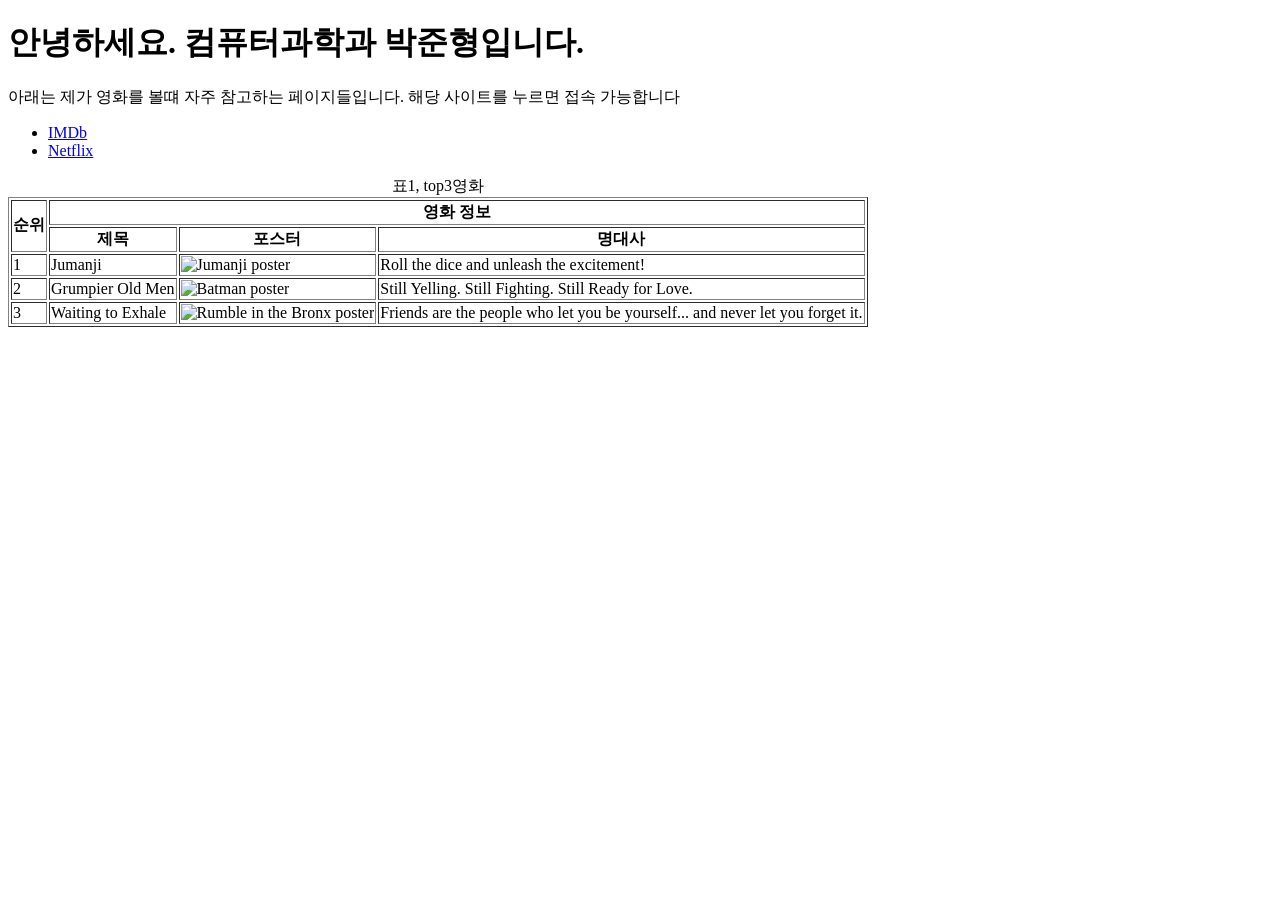
==== index.html @ ec02200f "hi" ====
<!DOCTYPE html>
<html lang="ko">
<head>
    <meta charset="UTF-8">
    <meta name="viewport" content="width=device-width, initial-scale=1.0">
    <title>내가 좋아하는 영화 3선</title>
</head>
<body>
    <h1>안녕하세요. 컴퓨터과학과 박준형입니다.</h1>
   

    <p>아래는 제가 영화를 볼떄 자주 참고하는 페이지들입니다. 해당 사이트를 누르면 접속 가능합니다</p>
    <ul>
        <li><a href="https://www.imdb.com/" target="_blank">IMDb</a></li>
        <li><a href="https://www.netflix.com/" target="_blank">Netflix</a></li>
    </ul>

    <table border="1">
        <caption>표1, top3영화</caption>

        <tr>
            <th rowspan="2">순위</th>
            <th colspan="3">영화 정보</th>
        </tr>
        <tr>
            <th>제목</th>
            <th>포스터</th>
            <th>명대사</th>
        </tr>

        <tr>
            <td>1</td>
            <td>Jumanji</td>
            <td>
                <img src="images/jumanji.jpg" alt="Jumanji poster" width="120" height="180">
            </td>
            <td>Roll the dice and unleash the excitement!</td>
        </tr>

        <tr>
            <td>2</td>
            <td>Grumpier Old Men</td>
            <td>
                <img src="images/batman.jpg" alt="Batman poster" width="120" height="180">
            </td>
            <td>Still Yelling. Still Fighting. Still Ready for Love.</td>
        </tr>

        <tr>
            <td>3</td>
            <td>Waiting to Exhale</td>
            <td>
                <img src="images/rumble_in_the_bronx.jpg" alt="Rumble in the Bronx poster" width="120" height="180">
            </td>
            <td>Friends are the people who let you be yourself... and never let you forget it.</td>
        </tr>
    </table>
</body>
</html>
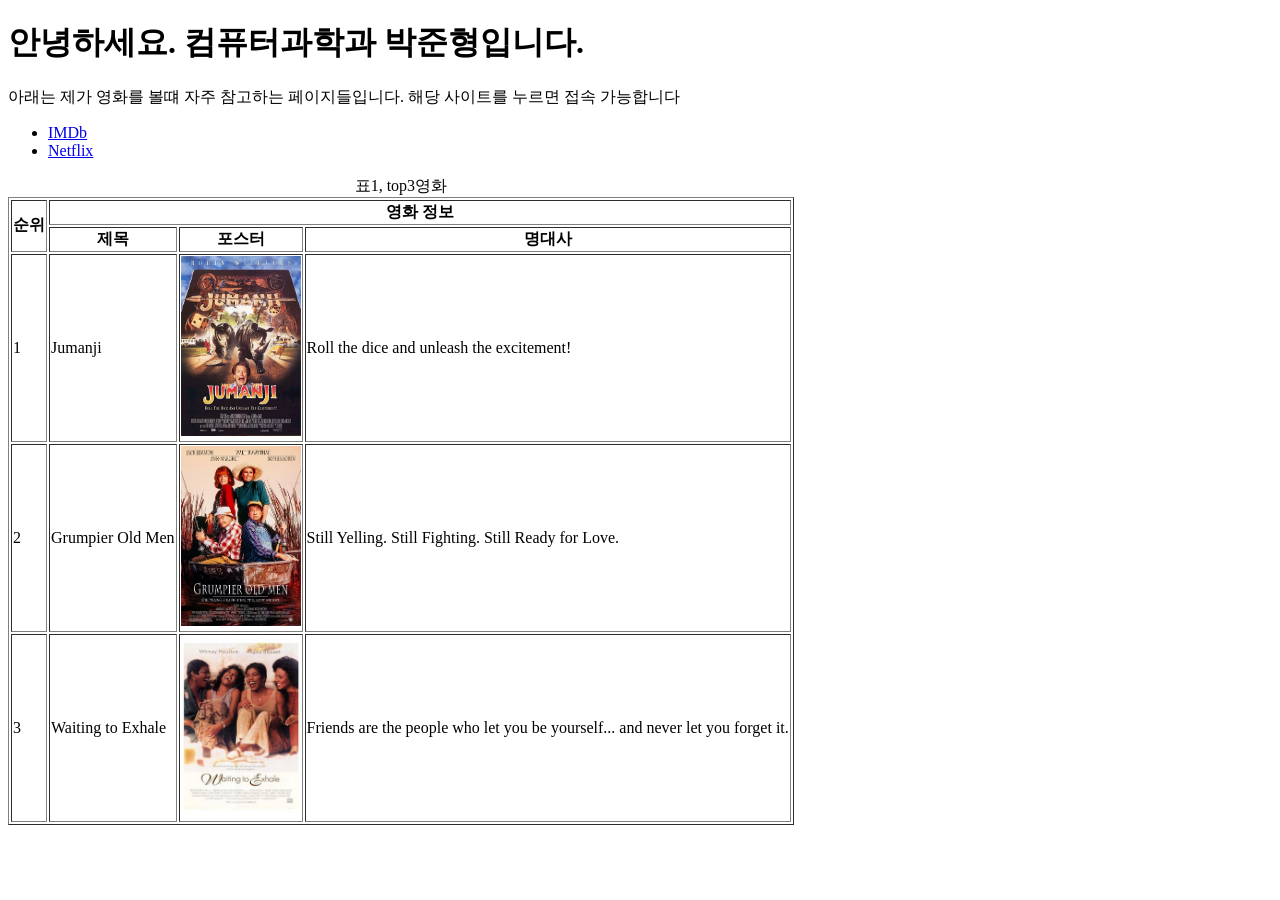
==== commit 9f298c50: "new" ====
--- a/index.html
+++ b/index.html
@@ -41,7 +41,7 @@
             <td>2</td>
             <td>Grumpier Old Men</td>
             <td>
-                <img src="images/batman.jpg" alt="Batman poster" width="120" height="180">
+                <img src="images/Grumpier_old_menposter.jpg" alt="Batman poster" width="120" height="180">
             </td>
             <td>Still Yelling. Still Fighting. Still Ready for Love.</td>
         </tr>
@@ -50,7 +50,7 @@
             <td>3</td>
             <td>Waiting to Exhale</td>
             <td>
-                <img src="images/rumble_in_the_bronx.jpg" alt="Rumble in the Bronx poster" width="120" height="180">
+                <img src="images/WaitingExhale.jpg" alt="Rumble in the Bronx poster" width="120" height="180">
             </td>
             <td>Friends are the people who let you be yourself... and never let you forget it.</td>
         </tr>
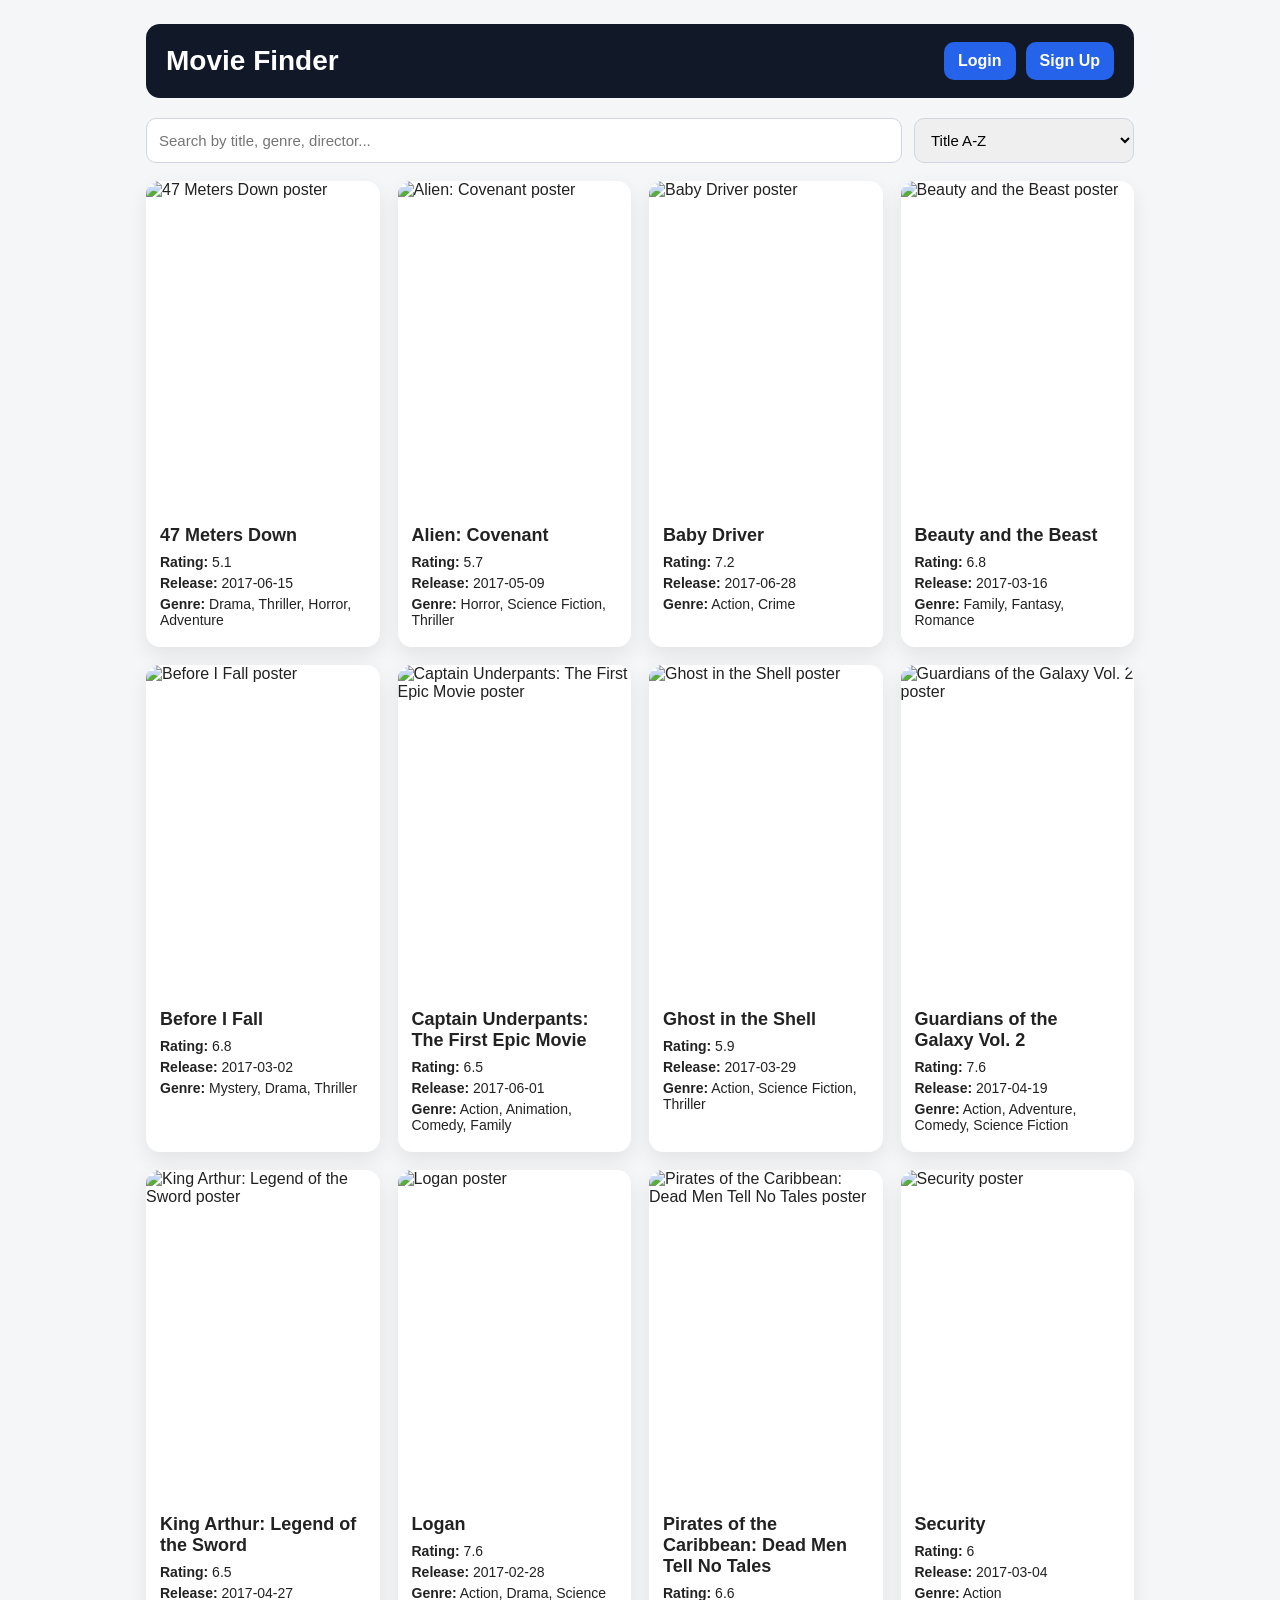
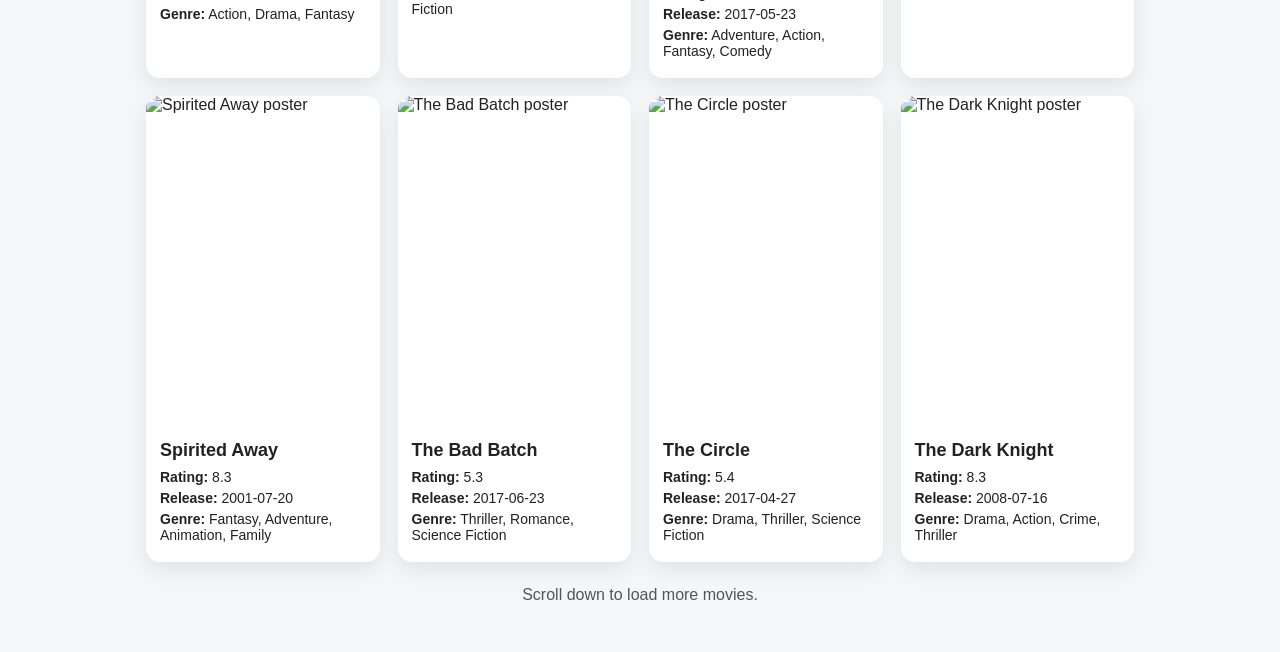
==== commit 4a7c977f: "Add files via upload" ====
--- a/index.html
+++ b/index.html
@@ -1,59 +1,138 @@
 <!DOCTYPE html>
-<html lang="ko">
+<html lang="en">
 <head>
-    <meta charset="UTF-8">
-    <meta name="viewport" content="width=device-width, initial-scale=1.0">
-    <title>내가 좋아하는 영화 3선</title>
+  <meta charset="UTF-8">
+  <meta name="viewport" content="width=device-width, initial-scale=1.0">
+  <title>Movie Finder</title>
+  <link rel="stylesheet" href="main.css">
 </head>
 <body>
-    <h1>안녕하세요. 컴퓨터과학과 박준형입니다.</h1>
-   
+  <main class="page">
+    <header class="site-header">
+      <h1 class="site-title">Movie Finder</h1>
+      <nav class="nav-links">
+        <a href="login.html">Login</a>
+        <a href="signup.html">Sign Up</a>
+      </nav>
+    </header>
 
-    <p>아래는 제가 영화를 볼떄 자주 참고하는 페이지들입니다. 해당 사이트를 누르면 접속 가능합니다</p>
-    <ul>
-        <li><a href="https://www.imdb.com/" target="_blank">IMDb</a></li>
-        <li><a href="https://www.netflix.com/" target="_blank">Netflix</a></li>
-    </ul>
+    <section class="controls">
+      <input id="searchInput" type="text" placeholder="Search by title, genre, director...">
+      <select id="sortSelect">
+        <option value="title-asc">Title A-Z</option>
+        <option value="rating-desc">Rating High-Low</option>
+        <option value="date-desc">Newest First</option>
+        <option value="date-asc">Oldest First</option>
+      </select>
+    </section>
 
-    <table border="1">
-        <caption>표1, top3영화</caption>
+    <section id="movieGrid" class="movie-grid" aria-live="polite"></section>
+    <p id="status" class="status">Loading movies...</p>
+  </main>
 
-        <tr>
-            <th rowspan="2">순위</th>
-            <th colspan="3">영화 정보</th>
-        </tr>
-        <tr>
-            <th>제목</th>
-            <th>포스터</th>
-            <th>명대사</th>
-        </tr>
+  <script>
+    const movieGrid = document.getElementById("movieGrid");
+    const searchInput = document.getElementById("searchInput");
+    const sortSelect = document.getElementById("sortSelect");
+    const statusText = document.getElementById("status");
 
-        <tr>
-            <td>1</td>
-            <td>Jumanji</td>
-            <td>
-                <img src="images/jumanji.jpg" alt="Jumanji poster" width="120" height="180">
-            </td>
-            <td>Roll the dice and unleash the excitement!</td>
-        </tr>
+    let allMovies = [];
+    let filteredMovies = [];
+    let visibleCount = 0;
+    const loadSize = 8;
 
-        <tr>
-            <td>2</td>
-            <td>Grumpier Old Men</td>
-            <td>
-                <img src="images/Grumpier_old_menposter.jpg" alt="Batman poster" width="120" height="180">
-            </td>
-            <td>Still Yelling. Still Fighting. Still Ready for Love.</td>
-        </tr>
+    async function loadMovies() {
+      try {
+        const response = await fetch("product.json");
+        if (!response.ok) {
+          throw new Error("Failed to fetch product.json");
+        }
 
-        <tr>
-            <td>3</td>
-            <td>Waiting to Exhale</td>
-            <td>
-                <img src="images/WaitingExhale.jpg" alt="Rumble in the Bronx poster" width="120" height="180">
-            </td>
-            <td>Friends are the people who let you be yourself... and never let you forget it.</td>
-        </tr>
-    </table>
+        allMovies = await response.json();
+        applyFiltersAndSort();
+      } catch (error) {
+        statusText.textContent = "Movie data could not be loaded.";
+        console.error(error);
+      }
+    }
+
+    function applyFiltersAndSort() {
+      const keyword = searchInput.value.trim().toLowerCase();
+
+      filteredMovies = allMovies.filter(movie => {
+        return (
+          movie.title.toLowerCase().includes(keyword) ||
+          movie.genre.toLowerCase().includes(keyword) ||
+          movie.director.toLowerCase().includes(keyword)
+        );
+      });
+
+      sortMovies(filteredMovies, sortSelect.value);
+      visibleCount = 0;
+      movieGrid.innerHTML = "";
+      renderMoreMovies();
+    }
+
+    function sortMovies(movies, option) {
+      if (option === "title-asc") {
+        movies.sort((a, b) => a.title.localeCompare(b.title));
+      } else if (option === "rating-desc") {
+        movies.sort((a, b) => b.rating - a.rating);
+      } else if (option === "date-desc") {
+        movies.sort((a, b) => new Date(b.releaseDate) - new Date(a.releaseDate));
+      } else if (option === "date-asc") {
+        movies.sort((a, b) => new Date(a.releaseDate) - new Date(b.releaseDate));
+      }
+    }
+
+    function renderMoreMovies() {
+      const nextMovies = filteredMovies.slice(visibleCount, visibleCount + loadSize);
+
+      nextMovies.forEach(movie => {
+        const card = document.createElement("article");
+        card.className = "movie-card";
+
+        card.innerHTML = `
+          <div class="poster-wrap">
+            <img src="${movie.poster}" alt="${movie.title} poster">
+            <div class="overview">${movie.overview}</div>
+          </div>
+          <div class="movie-info">
+            <h2>${movie.title}</h2>
+            <p><strong>Rating:</strong> ${movie.rating}</p>
+            <p><strong>Release:</strong> ${movie.releaseDate}</p>
+            <p><strong>Genre:</strong> ${movie.genre}</p>
+          </div>
+        `;
+
+        movieGrid.appendChild(card);
+      });
+
+      visibleCount += nextMovies.length;
+      updateStatus();
+    }
+
+    function updateStatus() {
+      if (filteredMovies.length === 0) {
+        statusText.textContent = "No movies found.";
+      } else if (visibleCount >= filteredMovies.length) {
+        statusText.textContent = "All movies loaded.";
+      } else {
+        statusText.textContent = "Scroll down to load more movies.";
+      }
+    }
+
+    window.addEventListener("scroll", () => {
+      const nearBottom = window.innerHeight + window.scrollY >= document.body.offsetHeight - 120;
+      if (nearBottom && visibleCount < filteredMovies.length) {
+        renderMoreMovies();
+      }
+    });
+
+    searchInput.addEventListener("input", applyFiltersAndSort);
+    sortSelect.addEventListener("change", applyFiltersAndSort);
+
+    loadMovies();
+  </script>
 </body>
-</html>+</html>
--- a/main.css
+++ b/main.css
@@ -0,0 +1,202 @@
+* {
+  box-sizing: border-box;
+}
+
+body {
+  margin: 0;
+  font-family: Arial, Helvetica, sans-serif;
+  background: #f4f6f8;
+  color: #222;
+}
+
+.page {
+  width: 100%;
+  max-width: 1020px;
+  margin: 0 auto;
+  padding: 24px 16px 48px;
+}
+
+.site-header {
+  display: flex;
+  justify-content: space-between;
+  align-items: center;
+  gap: 16px;
+  padding: 18px 20px;
+  margin-bottom: 20px;
+  background: #111827;
+  color: white;
+  border-radius: 14px;
+}
+
+.site-title {
+  margin: 0;
+  font-size: 28px;
+}
+
+.nav-links {
+  display: flex;
+  gap: 10px;
+  flex-wrap: wrap;
+}
+
+.nav-links a,
+.button {
+  display: inline-block;
+  padding: 10px 14px;
+  border-radius: 10px;
+  border: none;
+  background: #2563eb;
+  color: white;
+  text-decoration: none;
+  font-weight: 700;
+  cursor: pointer;
+}
+
+.nav-links a:hover,
+.button:hover {
+  background: #1d4ed8;
+}
+
+.controls {
+  display: grid;
+  grid-template-columns: 1fr 220px;
+  gap: 12px;
+  margin-bottom: 18px;
+}
+
+.controls input,
+.controls select,
+.auth-card input {
+  width: 100%;
+  padding: 12px;
+  border: 1px solid #cfd6e0;
+  border-radius: 10px;
+  font-size: 15px;
+}
+
+.movie-grid {
+  display: grid;
+  grid-template-columns: repeat(4, 1fr);
+  gap: 18px;
+}
+
+.movie-card {
+  position: relative;
+  overflow: hidden;
+  background: white;
+  border-radius: 14px;
+  box-shadow: 0 8px 20px rgba(0, 0, 0, 0.08);
+}
+
+.poster-wrap {
+  position: relative;
+  height: 330px;
+  overflow: hidden;
+}
+
+.poster-wrap img {
+  width: 100%;
+  height: 100%;
+  object-fit: cover;
+  display: block;
+}
+
+.overview {
+  position: absolute;
+  inset: 0;
+  padding: 18px;
+  display: flex;
+  align-items: center;
+  background: rgba(0, 0, 0, 0.78);
+  color: white;
+  opacity: 0;
+  transform: translateY(12px);
+  transition: 0.25s ease;
+  line-height: 1.45;
+}
+
+.poster-wrap:hover .overview {
+  opacity: 1;
+  transform: translateY(0);
+}
+
+.movie-info {
+  padding: 14px;
+}
+
+.movie-info h2 {
+  margin: 0 0 8px;
+  font-size: 18px;
+}
+
+.movie-info p {
+  margin: 5px 0;
+  font-size: 14px;
+}
+
+.status {
+  text-align: center;
+  margin: 24px 0 0;
+  color: #555;
+}
+
+.auth-card {
+  max-width: 420px;
+  margin: 40px auto;
+  padding: 26px;
+  background: white;
+  border-radius: 16px;
+  box-shadow: 0 8px 20px rgba(0, 0, 0, 0.08);
+}
+
+.auth-card h2 {
+  margin-top: 0;
+}
+
+.form-group {
+  margin-bottom: 14px;
+}
+
+.form-group label {
+  display: block;
+  margin-bottom: 6px;
+  font-weight: 700;
+}
+
+.auth-card .button {
+  width: 100%;
+  margin-top: 8px;
+}
+
+.auth-switch {
+  text-align: center;
+  margin-top: 16px;
+}
+
+@media (max-width: 900px) {
+  .movie-grid {
+    grid-template-columns: repeat(3, 1fr);
+  }
+
+  .poster-wrap {
+    height: 300px;
+  }
+}
+
+@media (max-width: 700px) {
+  .site-header,
+  .controls {
+    grid-template-columns: 1fr;
+    display: grid;
+  }
+
+  .movie-grid {
+    grid-template-columns: repeat(2, 1fr);
+  }
+}
+
+@media (max-width: 460px) {
+  .movie-grid {
+    grid-template-columns: 1fr;
+  }
+}
